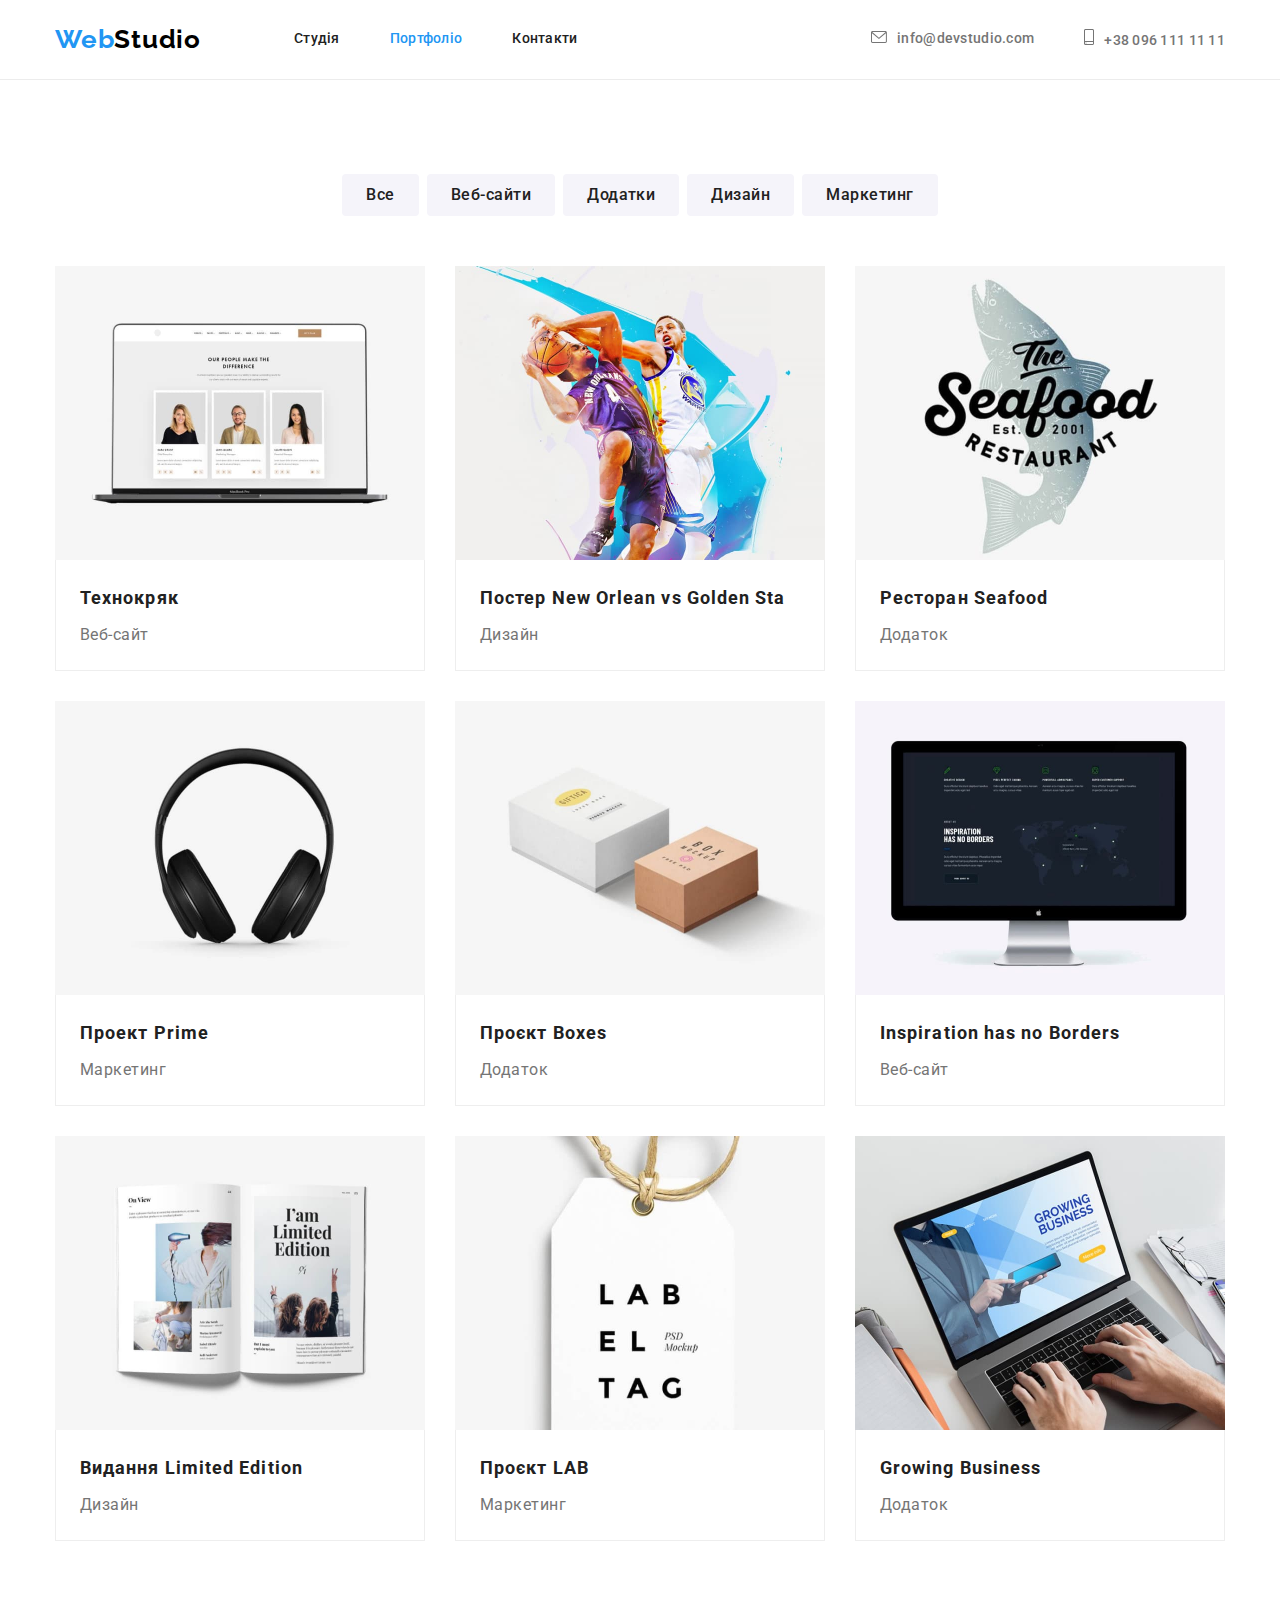
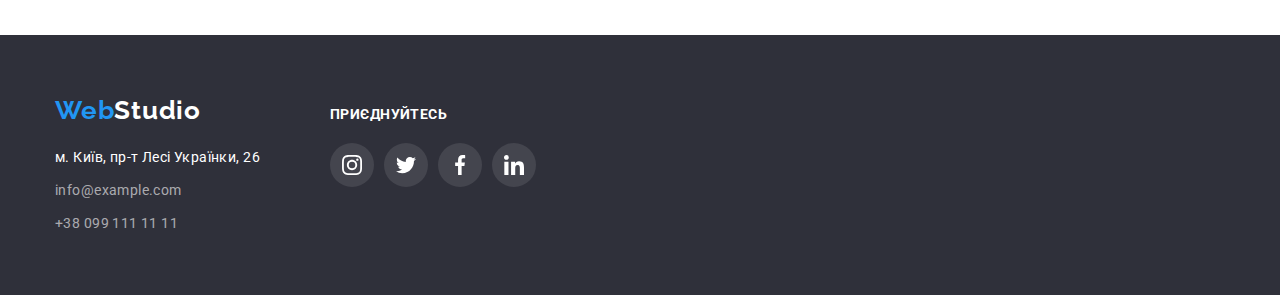
==== portfolio.html @ 29cf9018 "hw4" ====
<!DOCTYPE html>
<html lang="uk">
<head>
    <meta charset="UTF-8">
    <meta http-equiv="X-UA-Compatible" content="IE=edge">
    <meta name="viewport" content="width=device-width, initial-scale=1.0">
    <title>WebStudio</title>
    <link rel="preconnect" href="https://fonts.googleapis.com">
    <link rel="preconnect" href="https://fonts.gstatic.com" crossorigin>
    <link href="https://fonts.googleapis.com/css2?family=Raleway:wght@700&family=Roboto:wght@400;500;700;900&display=swap" rel="stylesheet">
    <link rel="stylesheet" href="https://cdn.jsdelivr.net/npm/modern-normalize@1.1.0/modern-normalize.min.css">
    <link rel="stylesheet" href="./css/styles.css">
</head>
<body>
 <!-- header -->
 <header class="menu">
    <div class="container header-container">
     <nav class="navigation">
     <a href="./index.html"  class="logo">Web<span class="part-logo">Studio</span></a>
     <ul class="list menu-list">
         <li class="menu-list-item"><a href="./index.html" class=" link menu-link ">Студія</a></li>
         <li class="menu-list-item"><a href="./portfolio.html" class="link menu-link current">Портфоліо</a></li>
         <li class="menu-list-item"><a href="#" class="link menu-link">Контакти</a></li>
     </ul>
    </nav>
    <ul class="list contacts-list" >
        <li class="contact-list-item"><a href="mailto:info@devstudio.com" class="link contacts-link"><svg  class="contact-icon" width="16px" height="12px">
            <use href ="./images/svg/sprite.svg#icon-email"></use>
        </svg>info@devstudio.com</a></li>
        <li class="contact-list-item"><a href="tel:+380961111111" class="link contacts-link"><svg  class="contact-icon" width="10px" height="16px">
            <use href ="./images/svg/sprite.svg#icon-phone"></use>
        </svg>+38 096 111 11 11</a></li>
    </ul>
    </div>
 </header>
 <main>
<section class="portfolio section">
    <div class="container">
        <h1 class="visually-hidden">Наше портфоліо</h1>
<ul class="buttons list">
    <li><button type="button" class="button-item">Все</button></li>
    <li><button type="button" class="button-item">Веб-сайти</button></li>
    <li><button type="button" class="button-item">Додатки</button></li>
    <li><button type="button" class="button-item">Дизайн</button></li>
    <li><button type="button" class="button-item">Маркетинг</button></li>
</ul>

<ul class="projects list">
    <li class="project-item"> <img src="./images/images portfolio/img1.jpg" alt="Технокряк" width="370" height="294">
        <div class="project-caption">
            <h2 class="project-title">Технокряк</h2>
            <p class="project-type">Веб-сайт</p>
        </div>
    </li>
    <li class="project-item"><img src="./images/images portfolio/img2.jpg" alt="Постер New Orlean" width="370" height="294">
        <div class="project-caption">
            <h2 class="project-title">Постер New Orlean vs Golden Sta</h2>
            <p class="project-type">Дизайн</p>
        </div>
    </li>
    <li class="project-item"><img src="./images/images portfolio/img3.jpg" alt="Ресторан Seafood" width="370" height="294">
        <div class="project-caption">
            <h2 class="project-title">Ресторан Seafood</h2>
            <p class="project-type">Додаток</p>
        </div>
</li>
    <li class="project-item"><img src="./images/images portfolio/img4.jpg" alt="Проект Prime" width="370" height="294">
        <div class="project-caption">
            <h2 class="project-title">Проект Prime</h2>
            <p class="project-type">Маркетинг</p>
        </div>
    </li>
    <li class="project-item"><img src="./images/images portfolio/img5.jpg" alt="Проект Boxes" width="370" height="294">
        <div class="project-caption">
            <h2 class="project-title">Проєкт Boxes</h2>
            <p class="project-type">Додаток</p>
        </div>
    </li>
    <li class="project-item"><img src="./images/images portfolio/img6.jpg" alt="Inspiration has no Borders" width="370" height="294">
        <div class="project-caption">
            <h2 class="project-title">Inspiration has no Borders</h2>
            <p class="project-type">Веб-сайт</p>
        </div>
    </li>
    <li class="project-item"><img src="./images/images portfolio/img7.jpg" alt="Издание Limited Edition" width="370" height="294">
        <div class="project-caption">
            <h2 class="project-title">Видання Limited Edition</h2>
            <p class="project-type">Дизайн</p>
        </div>
    </li>
    <li class="project-item"><img src="./images/images portfolio/img8.jpg" alt="Проект LAB" width="370" height="294">
        <div class="project-caption">
            <h2 class="project-title">Проєкт LAB</h2>
            <p class="project-type">Маркетинг</p>
        </div>
        
    </li>
    <li class="project-item"><img src="./images/images portfolio/img9.jpg" alt="Growing Business" width="370" height="294">
        <div class="project-caption">
            <h2 class="project-title">Growing Business</h2>
            <p class="project-type">Додаток</p>
        </div>
        
    </li>
</ul>
    </div>
    
</section>


 </main>
 <!-- footer -->
<footer class="footer">
    <div class="container footer-container">
        <div class="address-footer">
            <a href="./index.html" class="logo footer-logo">Web<span class="part-logo-footer">Studio</span></a>
<address class="address">
    <ul class="list address-list">
        <li class="address-list-item"><a href="https://goo.gl/maps/cb5NQ4BeMH8SRwyq5"class="link address-item" target="_blank" rel="noopener noreferrer">м. Київ, пр-т Лесі Українки, 26</a></li>
        <li class="address-list-item"><a href="mailto:info@example.com" class="link email-item">info@example.com</a></li>
        <li class="address-list-item"><a href="tel:+380991111111" class="link tel-item">+38 099 111 11 11</a></li>
    </ul>
</address>
        </div>
        <div class="social-footer">
            <h2 class="social-caption">приєднуйтесь</h2>
             <ul class="social-list list">
                            <li class="social-item">
                            <a href="" class="social-link-footer">
                                <svg class="social-icon" width="20px" height="20px">
                                    <use href="./images/svg/sprite.svg#icon-instagram"></use>
                                </svg>
                            </a>
                        </li>
                        <li class="social-item">
                            <a href="" class="social-link-footer">
                                <svg width="20px" height="20px">
                                    <use href="./images/svg/sprite.svg#icon-twitter"></use>
                                </svg>
                            </a>
                        </li>
                        <li class="social-item">
                            <a href="" class="social-link-footer">
                                <svg width="20px" height="20px">
                                    <use href="./images/svg/sprite.svg#icon-facebook"></use>
                                </svg>
                            </a>
                        </li>
                        <li class="social-item">
                            <a href="" class="social-link-footer">
                                <svg width="20px" height="20px">
                                    <use href="./images/svg/sprite.svg#icon-linkedin"></use>
                                </svg>
                            </a>
                        </li></ul>

        </div>
    </div>

</footer>
</body>
</html>
---- css/styles.css ----
:root {
	--primary-font-color: #212121;
	--secondary-font-color: #757575;
	--white-font-color: #ffffff;
	--axent-colour: #2196f3;
	--primary-font: "Roboto", sans-serif;
	--normal-font: 400;
	--medium-font: 500;
	--bold-font: 700;
}
h1,
h2,
h3,
h4,
p {
	margin-top: 0;
	margin-bottom: 0;
}
ul {
	margin-top: 0;
	margin-bottom: 0;
	padding-left: 0;
}
img {
	display: block;
	max-width: 100%;
	height: auto;
}
button {
	cursor: pointer;
}
.container {
	width: 1200px;
	margin-left: auto;
	margin-right: auto;
	padding-left: 15px;
	padding-right: 15px;
}
body {
	background-color: #ffffff;
	font-family: var(--primary-font);
}

.list {
	list-style: none;
}
.link {
	text-decoration: none;
}
.section {
	padding-top: 94px;
	padding-bottom: 94px;
}
.visually-hidden {
	position: absolute;
	width: 1px;
	height: 1px;
	margin: -1px;
	border: 0;
	padding: 0;
	white-space: nowrap;
	clip-path: inset(100%);
	clip: rect(0 0 0 0);
	overflow: hidden;
}

/* header */
.menu {
	border-bottom: 1px solid #ececec;
}
.header-container {
	display: flex;
	align-items: center;
	justify-content: space-between;
	padding-top: 24px;
	padding-bottom: 24px;
}
.navigation {
	display: flex;
	align-items: center;
}
.logo {
	font-family: 'Raleway', sans-serif;
	font-weight: var(--bold-font);
	font-size: 26px;
	line-height: 1.19;
	letter-spacing: 0.03em;
	color: var(--axent-colour);
	text-decoration: none;
	margin-right: 93px;
}
.part-logo {
	color: #000000;
}
.logo:focus {
	text-decoration: none;
}

.menu-list-item:not(:last-child),
.contact-list-item:not(:last-child) {
	margin-right: 50px;
}

.menu-list,
.contacts-list {
	font-weight: 500;
	font-size: 14px;
	line-height: 1.14;
	letter-spacing: 0.02em;
	font-weight: var(--medium-font);
	display: flex;
	align-items: center;
}

.menu-link {
	color: var(--primary-font-color);
}
.contacts-link {
	color: var(--secondary-font-color);
}

.menu-link:hover,
.menu-link:focus,
.contacts-link:hover,
.contacts-link:focus {
	color: var(--axent-colour);
}
.menu-list .menu-link.current {
	color: var(--axent-colour);
}
.contacts-list {
	font-weight: var(--medium-font);
	list-style: none;
}
.contact-icon {
	fill: currentColor;
	margin-right: 10px;
}
/* ===hero===  */

.hero {
	background-color: #2f303a;
	padding-top: 200px;
	padding-bottom: 200px;
	text-align: center;
	background-image: linear-gradient(rgba(47, 48, 58, 0.4), rgba(47, 48, 58, 0.4)), url(../images/bg-hero.jpg);
	max-width: 1600px;
	background-position: center;
	background-repeat: no-repeat;
	background-size: cover;
	margin-left: auto;
	margin-right: auto;
}

.hero-title-text {
	font-weight: 900;
	font-size: 44px;
	line-height: 1.36;
	text-transform: uppercase;
	letter-spacing: 0.06em;
	color: var(--white-font-color);
	margin-bottom: 30px;
	text-align: center;
	width: 696px;
	margin-left: auto;
	margin-right: auto;
}

.hero-button {
	font-weight: var(--bold-font);
	font-size: 16px;
	line-height: 1.88;
	letter-spacing: 0.06em;
	background-color: var(--axent-colour);
	color: var(--white-font-color);
	box-shadow: 0px 4px 4px rgba(0, 0, 0, 0.15);
	border-radius: 4px;
	border-color: transparent;
	padding: 10px 32px;
}

.hero-button:focus,
.hero-button:hover {
	background-color: #188ce8;
	color: var(--white-font-color);
}

/* ===benefits===== */
.benefits {
	display: flex;
	gap: 30px;
}
.benefits-item {
	width: calc((100%-90px)/4);
}
.benefits-title {
	font-weight: var(--bold-font);
	font-size: 14px;
	line-height: 1.14;
	letter-spacing: 0.03em;
	text-transform: uppercase;
	color: var(--primary-font-color);
	margin-bottom: 10px;
}
.text {
	font-weight: var(--normal-font);
	font-size: 14px;
	line-height: 1.71;
	letter-spacing: 0.03em;
	color: var(--secondary-font-color);
}
.benefits-image {
	background-color: #f5f4fa;
	border-radius: 4px;
	margin-bottom: 30px;
	width: 270px;
	height: 120px;
	display: flex;
	align-items: center;
	justify-content: center;
}

/* ===duties=== */
.duties {
	padding-top: 0;
}
.duties-title {
	font-weight: var(--bold-font);
	font-size: 36px;
	line-height: 1.17;
	letter-spacing: 0.03em;
	color: var(--primary-font-color);
	margin-bottom: 50px;
	text-align: center;
}
.duties-list {
	display: flex;
}
.duties-item:not(:last-child) {
	margin-right: 30px;
}
.duties-item {
	flex-basis: calc((100%-60px)/3);
}
/* ===team=== */

.team {
	background-color: #f5f4fa;
}
.team-title {
	font-weight: var(--bold-font);
	font-size: 36px;
	line-height: 1.17;
	letter-spacing: 0.03em;
	color: var(--primary-font-color);
	text-align: center;
	margin-bottom: 50px;
}

.list-workers {
	display: flex;
	gap: 30px;
}
.workers-item {
	background-color: #ffffff;
	box-shadow: 0px 1px 3px rgba(0, 0, 0, 0.12), 0px 1px 1px rgba(0, 0, 0, 0.14), 0px 2px 1px rgba(0, 0, 0, 0.2);
	border-radius: 0px 0px 4px 4px;
	width: calc((100%-90px)/4);
}

.team-info {
	padding-top: 30px;
	padding-bottom: 30px;
}
.workers-name {
	font-weight: var(--medium-font);
	font-size: 16px;
	line-height: 1.19;
	letter-spacing: 0.03em;
	text-align: center;
	margin-bottom: 10px;
}
.position {
	font-weight: var(--normal-font);
	font-size: 16px;
	line-height: 1.19;
	letter-spacing: 0.03em;
	color: var(--secondary-font-color);
	text-align: center;
	margin-bottom: 16px;
}
.social-list {
	display: flex;
	gap: 10px;
	justify-content: center;
}
.social-link {
	display: flex;
	justify-content: center;
	align-items: center;
	width: 44px;
	height: 44px;
	border-radius: 50%;
	background-color: #ffffff;
	fill: #afb1b8;
}

.social-link:hover,
.social-link:focus {
	background-color: var(--axent-colour);
	fill: #ffffff;
}
/* clients */

.clients-title {
	font-weight: var(--bold-font);
	font-size: 36px;
	line-height: 1.17;
	letter-spacing: 0.03em;
	color: var(--primary-font-color);
	text-align: center;
	margin-bottom: 50px;
}
.clients-list {
	display: flex;
	gap: 30px;
	justify-content: center;
}

.clients-link {
	display: flex;
	justify-content: center;
	align-items: center;
	width: 170px;
	height: 92px;
	border: 1px solid #afb1b8;
	border-radius: 4px;
	fill: #afb1b8;
}
.clients-link:hover,
.clients-link:focus {
	border-color: var(--axent-colour);
	fill: var(--axent-colour);
}
/* footer */
.footer {
	background-color: #2f303a;
	padding-top: 60px;
	padding-bottom: 60px;
}
.footer-container {
	display: flex;
	align-items: baseline;
}
.footer-logo {
	color: var(--axent-colour);
	margin-right: 0;
}
.part-logo-footer {
	color: var(--white-font-color);
}
.address {
	font-style: normal;
	margin-top: 20px;
}
.address-list-item:not(:last-child) {
	margin-bottom: 9px;
}
.address-item {
	font-weight: var(--normal-font);
	font-size: 14px;
	line-height: 1.71;
	letter-spacing: 0.03em;
	color: var(--white-font-color);
	text-decoration: none;
}
.email-item,
.tel-item {
	font-family: inherit;
	font-weight: 400;
	font-size: 14px;
	line-height: 1.71;
	letter-spacing: 0.03em;
	color: rgba(255, 255, 255, 0.6);
	text-decoration: none;
}
.address-item:hover,
.address-item:focus,
.email-item:hover,
.email-item:focus,
.tel-item:hover,
.tel-item:focus {
	color: var(--axent-colour);
}

.social-link-footer {
	display: flex;
	justify-content: center;
	align-items: center;
	width: 44px;
	height: 44px;
	border-radius: 50%;
	background-color: rgba(255, 255, 255, 0.1);
	fill: #ffffff;
}
.social-link-footer:hover,
.social-link-footer:focus {
	background-color: var(--axent-colour);
}
.social-footer {
	margin-left: 70px;
}
.social-caption {
	font-weight: var(--bold-font);
	font-size: 14px;
	line-height: 1.14;
	letter-spacing: 0.03em;
	text-transform: uppercase;
	color: var(--white-font-color);
	margin-bottom: 20px;
}

/* ===PORTFOLIO=== */
.portfolio {
	background-color: #ffffff;
}

.buttons {
	display: flex;
	gap: 8px;
	justify-content: center;
	margin-bottom: 50px;
}
.button-item {
	font-weight: var(--medium-font);
	font-size: 16px;
	line-height: 1.63;
	letter-spacing: 0.03em;
	background-color: #f5f4fa;
	color: var(--primary-font-color);
	cursor: pointer;
	background: #f5f4fa;
	border-radius: 4px;
	border-color: transparent;
	padding-top: 6px;
	padding-bottom: 6px;
	padding-left: 22px;
	padding-right: 22px;
}
.button-item:hover,
.button-item:focus,
.button-item:active {
	background-color: var(--axent-colour);
	color: var(--white-font-color);
}
.projects {
	display: flex;
	flex-direction: row;
	flex-wrap: wrap;
	gap: 30px;
}
.project-caption {
	padding-top: 20px;
	padding-bottom: 20px;
	padding-right: 24px;
	padding-left: 24px;
	border: 1px solid #eeeeee;
	border-top: none;
}
.project-title {
	font-weight: var(--bold-font);
	font-size: 18px;
	line-height: 2;
	letter-spacing: 0.06em;
	color: var(--primary-font-color);
	margin-bottom: 4px;
}
.project-type {
	font-weight: var(--normal-font);
	font-size: 16px;
	line-height: 1.87;
	letter-spacing: 0.03em;
	color: var(--secondary-font-color);
}
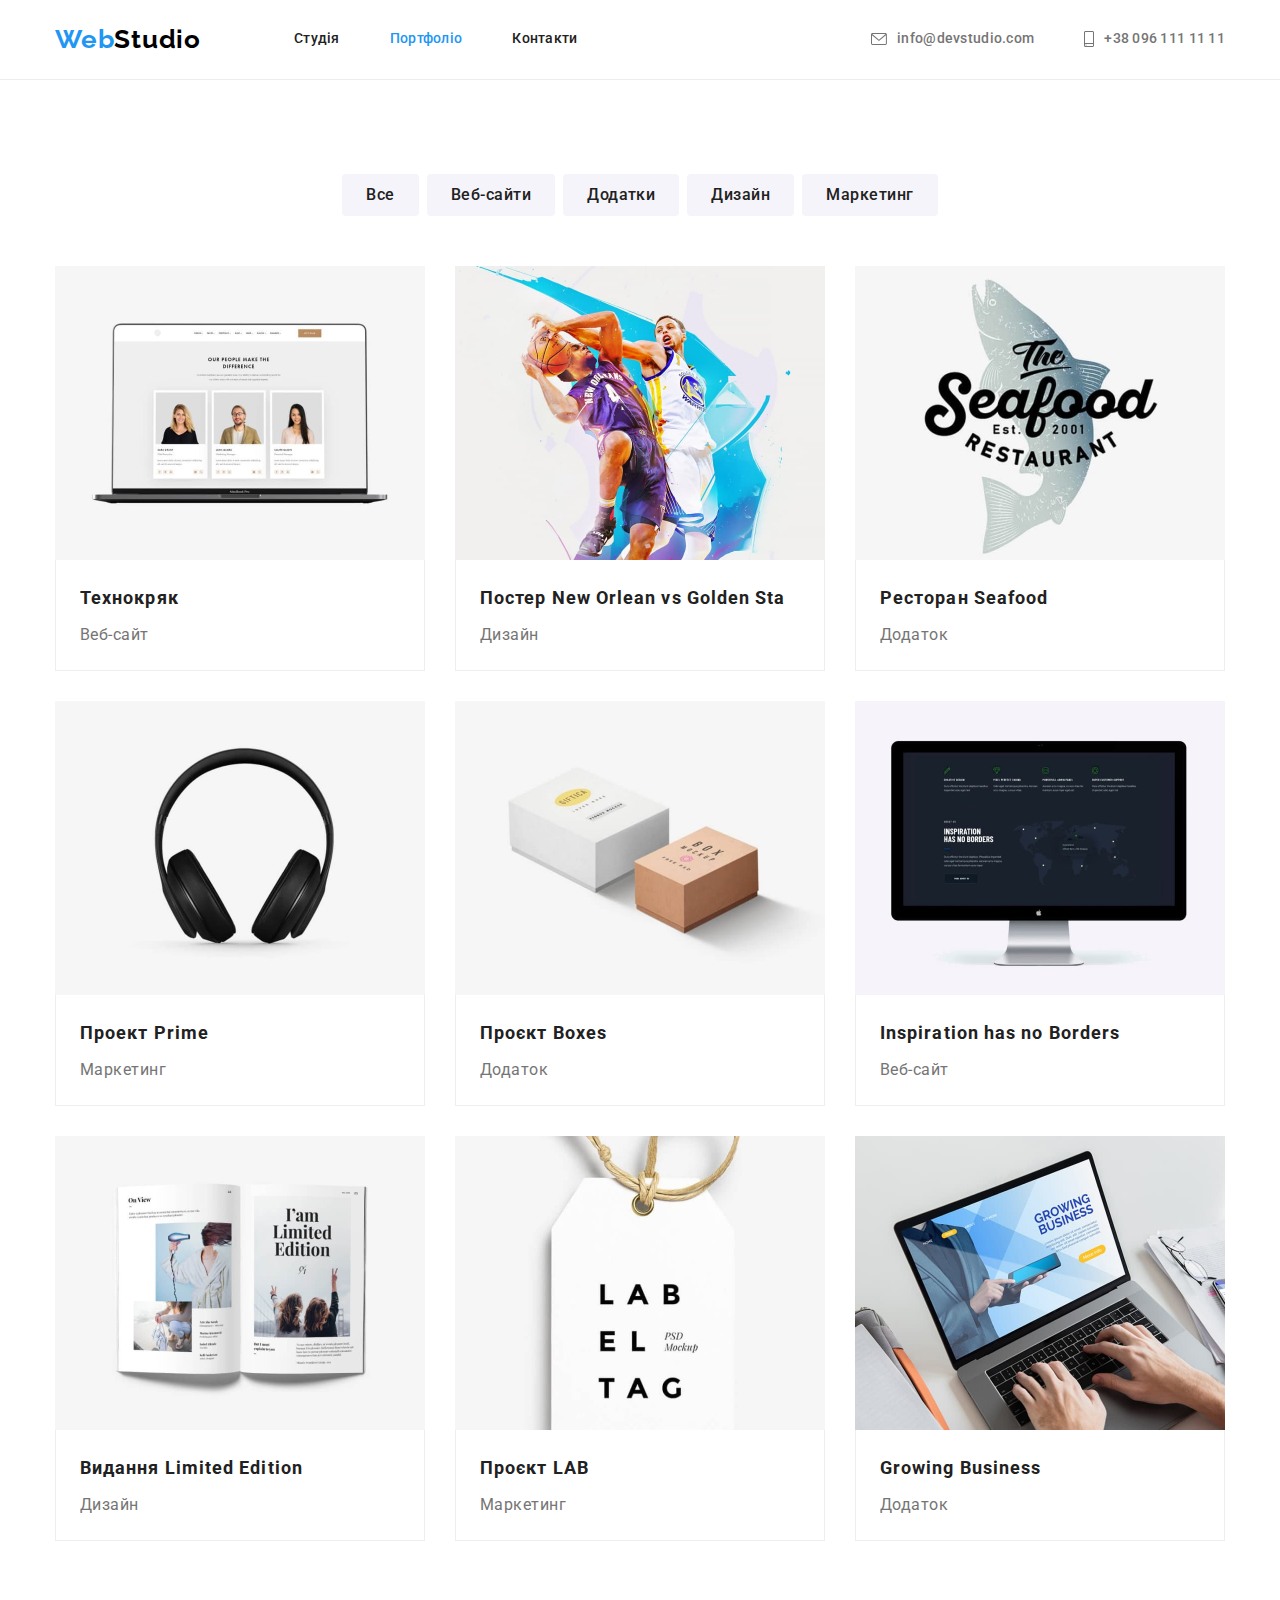
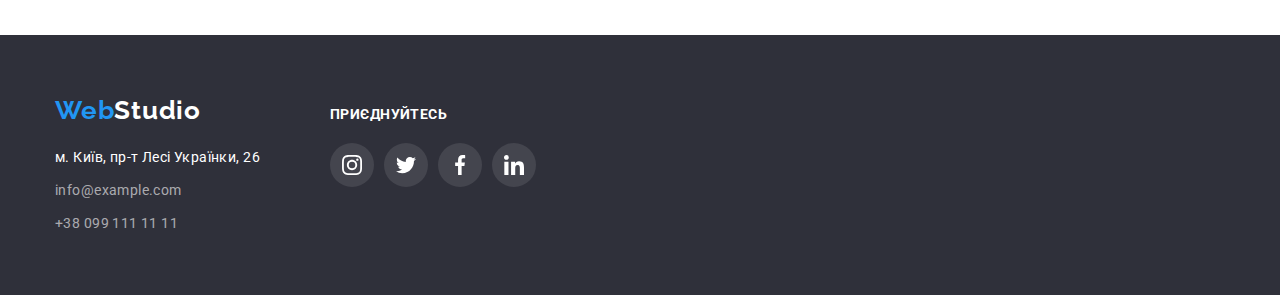
==== commit b8febb7f: "corrected box-shadow" ====
--- a/portfolio.html
+++ b/portfolio.html
@@ -46,60 +46,60 @@
 </ul>
 
 <ul class="projects list">
-    <li class="project-item"> <img src="./images/images portfolio/img1.jpg" alt="Технокряк" width="370" height="294">
+    <li class="project-item"><a href="" class="project-link"><img src="./images/images portfolio/img1.jpg" alt="Технокряк" width="370" height="294">
         <div class="project-caption">
             <h2 class="project-title">Технокряк</h2>
             <p class="project-type">Веб-сайт</p>
-        </div>
+        </div></a>
     </li>
-    <li class="project-item"><img src="./images/images portfolio/img2.jpg" alt="Постер New Orlean" width="370" height="294">
+    <li class="project-item"><a href="" class="project-link"><img src="./images/images portfolio/img2.jpg" alt="Постер New Orlean" width="370" height="294">
         <div class="project-caption">
             <h2 class="project-title">Постер New Orlean vs Golden Sta</h2>
             <p class="project-type">Дизайн</p>
-        </div>
+        </div></a>
     </li>
-    <li class="project-item"><img src="./images/images portfolio/img3.jpg" alt="Ресторан Seafood" width="370" height="294">
+    <li class="project-item"><a href="" class="project-link"><img src="./images/images portfolio/img3.jpg" alt="Ресторан Seafood" width="370" height="294">
         <div class="project-caption">
             <h2 class="project-title">Ресторан Seafood</h2>
             <p class="project-type">Додаток</p>
-        </div>
+        </div></a>
 </li>
-    <li class="project-item"><img src="./images/images portfolio/img4.jpg" alt="Проект Prime" width="370" height="294">
+    <li class="project-item"><a href="" class="project-link"><img src="./images/images portfolio/img4.jpg" alt="Проект Prime" width="370" height="294">
         <div class="project-caption">
             <h2 class="project-title">Проект Prime</h2>
             <p class="project-type">Маркетинг</p>
-        </div>
+        </div></a>
     </li>
-    <li class="project-item"><img src="./images/images portfolio/img5.jpg" alt="Проект Boxes" width="370" height="294">
+    <li class="project-item"><a href="" class="project-link"><img src="./images/images portfolio/img5.jpg" alt="Проект Boxes" width="370" height="294">
         <div class="project-caption">
             <h2 class="project-title">Проєкт Boxes</h2>
             <p class="project-type">Додаток</p>
-        </div>
+        </div></a>
     </li>
-    <li class="project-item"><img src="./images/images portfolio/img6.jpg" alt="Inspiration has no Borders" width="370" height="294">
+    <li class="project-item"><a href="" class="project-link"><img src="./images/images portfolio/img6.jpg" alt="Inspiration has no Borders" width="370" height="294">
         <div class="project-caption">
             <h2 class="project-title">Inspiration has no Borders</h2>
             <p class="project-type">Веб-сайт</p>
-        </div>
+        </div></a>
     </li>
-    <li class="project-item"><img src="./images/images portfolio/img7.jpg" alt="Издание Limited Edition" width="370" height="294">
+    <li class="project-item"><a href="" class="project-link"><img src="./images/images portfolio/img7.jpg" alt="Издание Limited Edition" width="370" height="294">
         <div class="project-caption">
             <h2 class="project-title">Видання Limited Edition</h2>
             <p class="project-type">Дизайн</p>
-        </div>
+        </div></a>
     </li>
-    <li class="project-item"><img src="./images/images portfolio/img8.jpg" alt="Проект LAB" width="370" height="294">
+    <li class="project-item"><a href="" class="project-link"><img src="./images/images portfolio/img8.jpg" alt="Проект LAB" width="370" height="294">
         <div class="project-caption">
             <h2 class="project-title">Проєкт LAB</h2>
             <p class="project-type">Маркетинг</p>
-        </div>
+        </div></a>
         
     </li>
-    <li class="project-item"><img src="./images/images portfolio/img9.jpg" alt="Growing Business" width="370" height="294">
+    <li class="project-item"><a href="" class="project-link"><img src="./images/images portfolio/img9.jpg" alt="Growing Business" width="370" height="294">
         <div class="project-caption">
             <h2 class="project-title">Growing Business</h2>
             <p class="project-type">Додаток</p>
-        </div>
+        </div></a>
         
     </li>
 </ul>
--- a/css/styles.css
+++ b/css/styles.css
@@ -117,6 +117,8 @@
 }
 .contacts-link {
 	color: var(--secondary-font-color);
+	display: flex;
+	align-items: center;
 }
 
 .menu-link:hover,
@@ -452,12 +454,21 @@
 .button-item:active {
 	background-color: var(--axent-colour);
 	color: var(--white-font-color);
+	box-shadow: 0px 3px 1px rgba(0, 0, 0, 0.1), 0px 1px 2px rgba(0, 0, 0, 0.08), 0px 2px 2px rgba(0, 0, 0, 0.12);
 }
 .projects {
 	display: flex;
 	flex-direction: row;
 	flex-wrap: wrap;
 	gap: 30px;
+}
+.project-link {
+	text-decoration: none;
+	display: block;
+}
+.project-link:hover,
+.project-link:focus {
+	box-shadow: 0px 1px 1px rgba(0, 0, 0, 0.12), 0px 4px 4px rgba(0, 0, 0, 0.06), 1px 4px 6px rgba(0, 0, 0, 0.16);
 }
 .project-caption {
 	padding-top: 20px;
